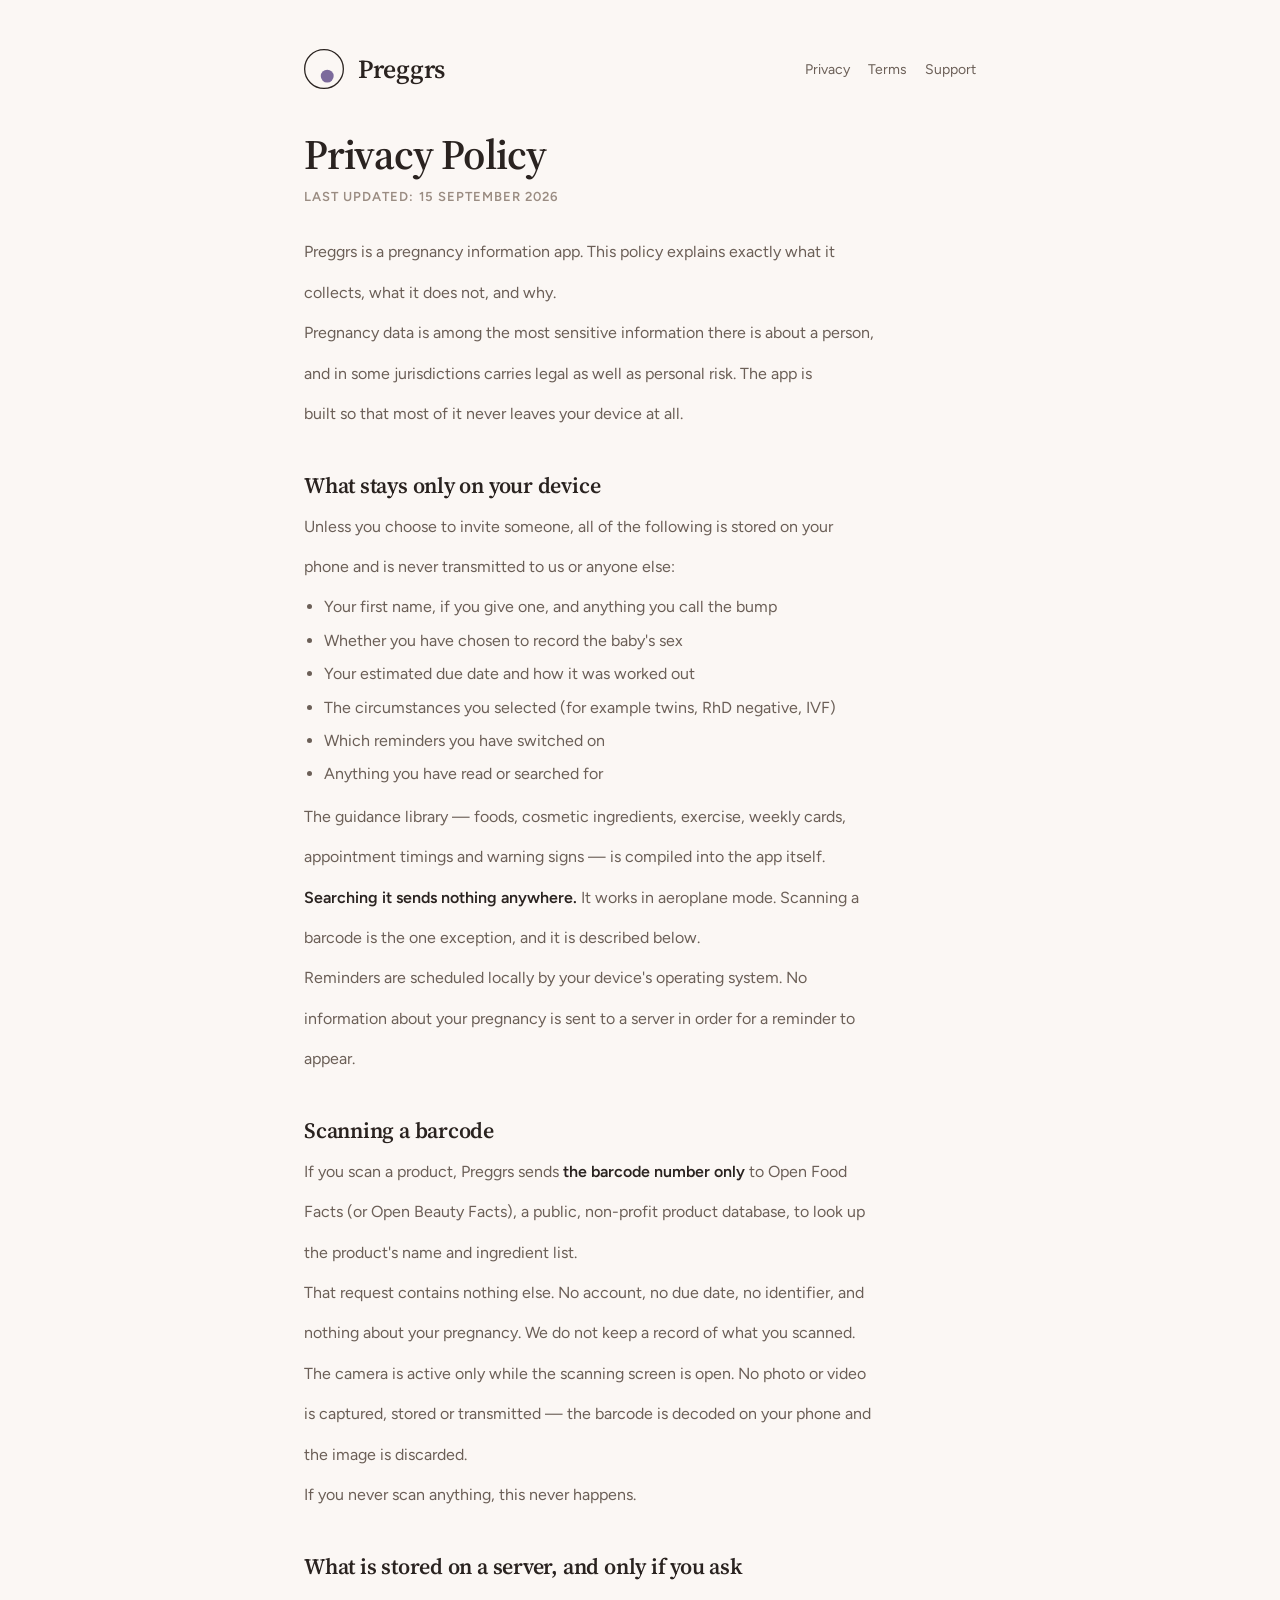
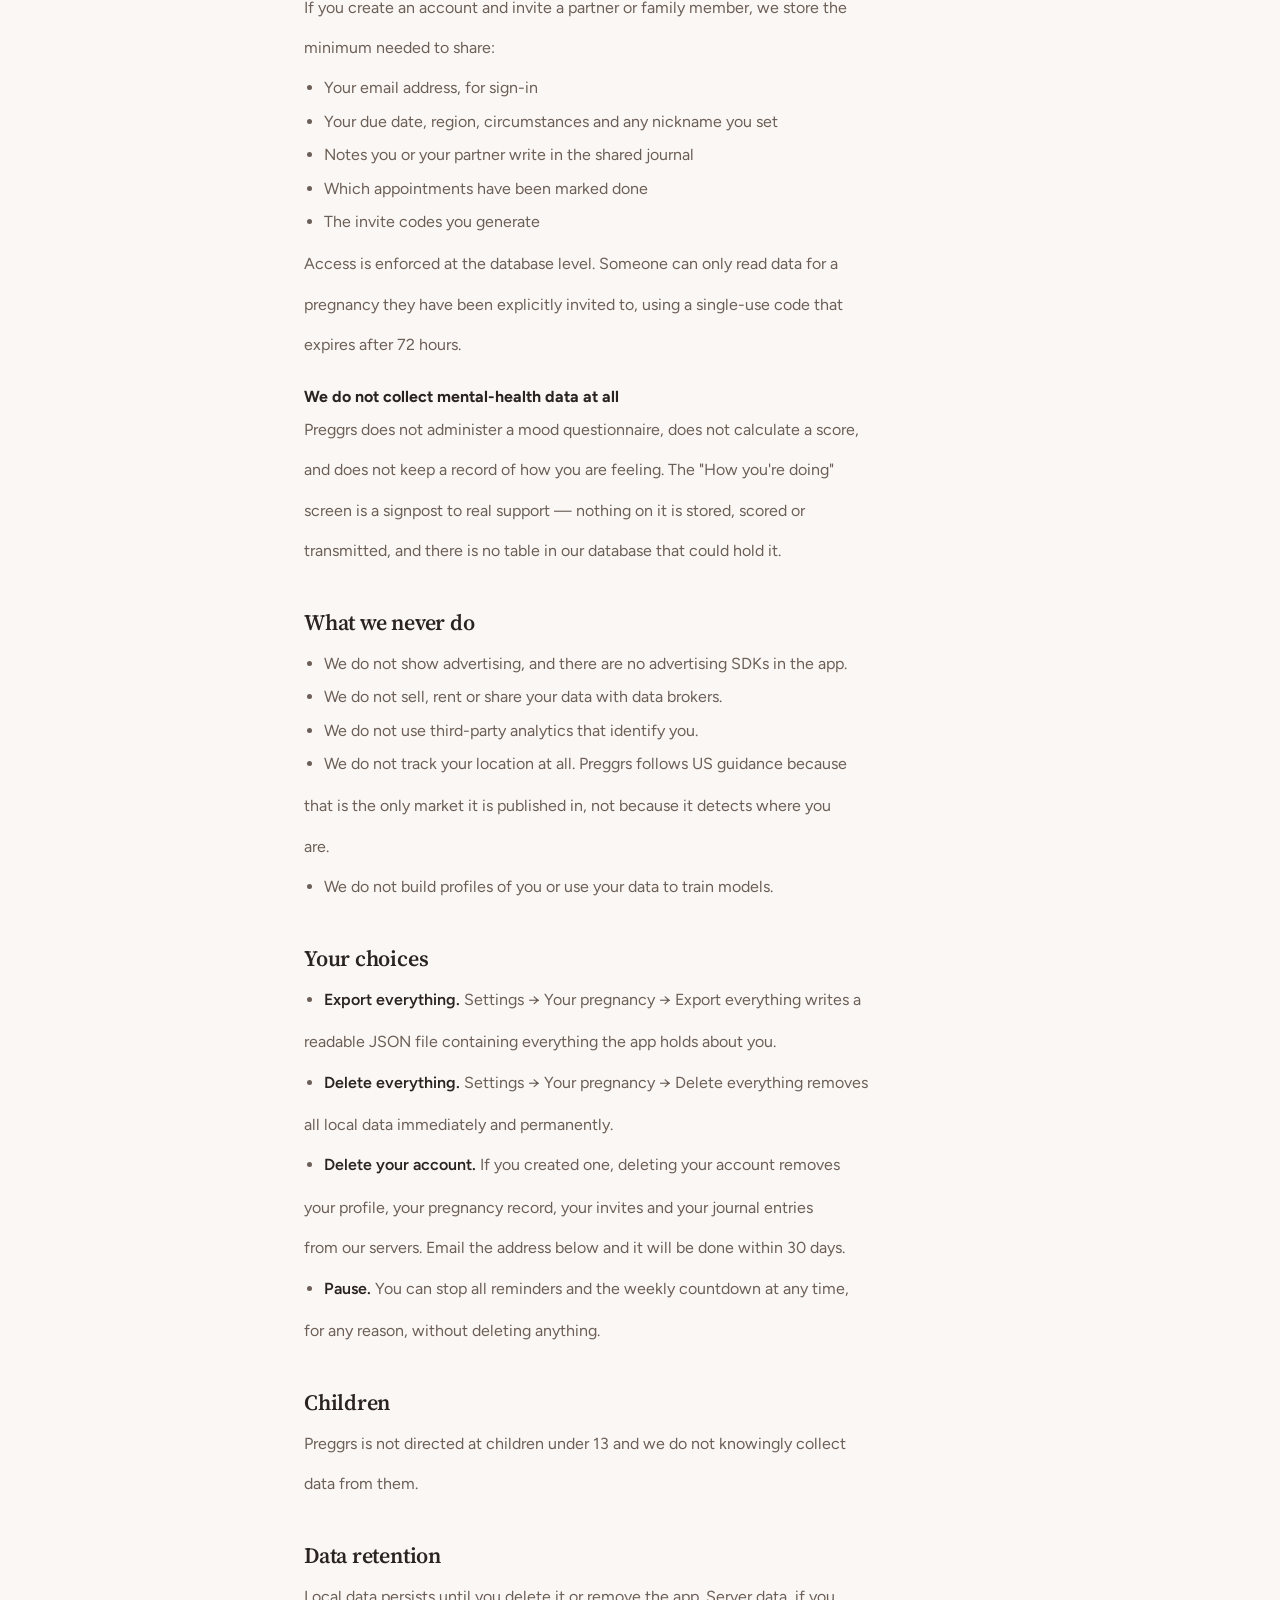
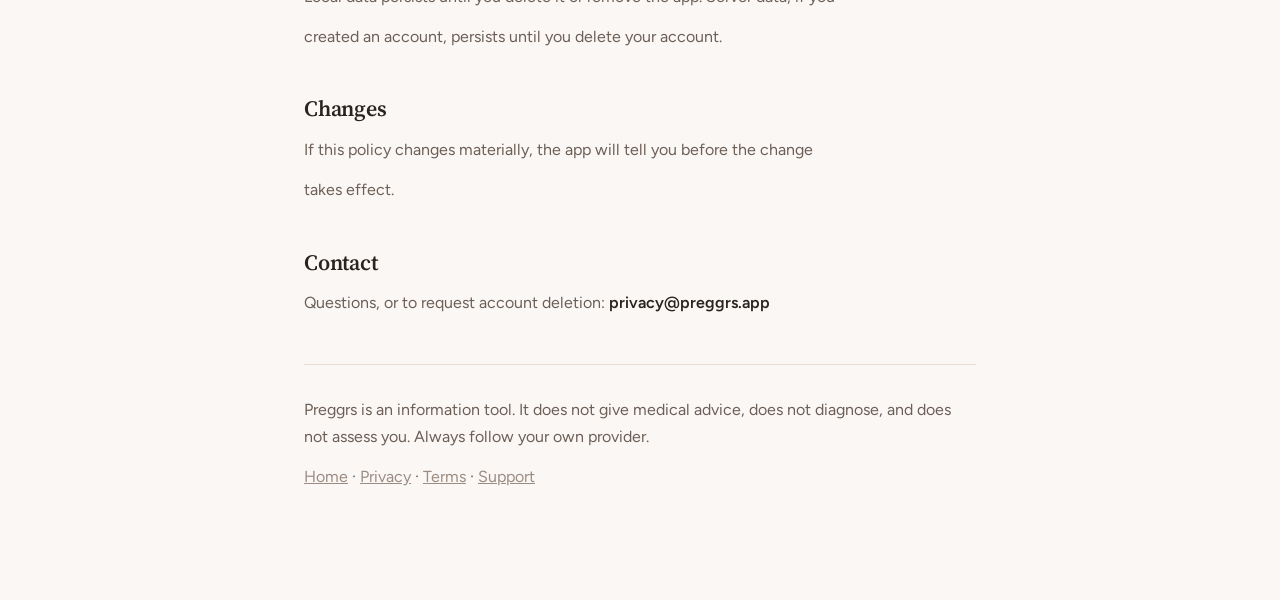
==== privacy.html @ a5258edd "Public pages for Preggrs Privacy policy, terms and support, served by GitHub Pages. Both stores reje" ====
<!doctype html>
<html lang="en">
<head>
<meta charset="utf-8">
<meta name="viewport" content="width=device-width, initial-scale=1">
<title>Privacy Policy — Preggrs</title>
<meta name="description" content="Preggrs is an evidence-first pregnancy reference app. Every claim carries a strength-of-evidence grade and a citation to published US guidance.">
<link rel="preconnect" href="https://fonts.googleapis.com">
<link rel="preconnect" href="https://fonts.gstatic.com" crossorigin>
<link rel="stylesheet" href="https://fonts.googleapis.com/css2?family=Source+Serif+4:opsz,wght@8..60,400;8..60,600&family=Figtree:wght@400;600;700&display=swap">
<link rel="stylesheet" href="style.css">
</head>
<body>
<div class="wrap">
<header>
  <svg viewBox="0 0 62 62" role="img" aria-label="Preggrs">
    <circle cx="31" cy="31" r="30" fill="none" stroke="currentColor" stroke-width="2"/>
    <circle cx="36" cy="42" r="10" fill="var(--accent)"/>
  </svg>
  <a class="name" href="index.html">Preggrs</a>
  <nav>
    <a href="privacy.html">Privacy</a>
    <a href="terms.html">Terms</a>
    <a href="support.html">Support</a>
  </nav>
</header>
<h1>Privacy Policy</h1>
<p class="updated">Last updated: 15 September 2026</p>
<p>Preggrs is a pregnancy information app. This policy explains exactly what it</p>
<p>collects, what it does not, and why.</p>
<p>Pregnancy data is among the most sensitive information there is about a person,</p>
<p>and in some jurisdictions carries legal as well as personal risk. The app is</p>
<p>built so that most of it never leaves your device at all.</p>
<h2>What stays only on your device</h2>
<p>Unless you choose to invite someone, all of the following is stored on your</p>
<p>phone and is never transmitted to us or anyone else:</p>
<ul>
<li>Your first name, if you give one, and anything you call the bump</li>
<li>Whether you have chosen to record the baby's sex</li>
<li>Your estimated due date and how it was worked out</li>
<li>The circumstances you selected (for example twins, RhD negative, IVF)</li>
<li>Which reminders you have switched on</li>
<li>Anything you have read or searched for</li>
</ul>
<p>The guidance library — foods, cosmetic ingredients, exercise, weekly cards,</p>
<p>appointment timings and warning signs — is compiled into the app itself.</p>
<p><strong>Searching it sends nothing anywhere.</strong> It works in aeroplane mode. Scanning a</p>
<p>barcode is the one exception, and it is described below.</p>
<p>Reminders are scheduled locally by your device's operating system. No</p>
<p>information about your pregnancy is sent to a server in order for a reminder to</p>
<p>appear.</p>
<h2>Scanning a barcode</h2>
<p>If you scan a product, Preggrs sends <strong>the barcode number only</strong> to Open Food</p>
<p>Facts (or Open Beauty Facts), a public, non-profit product database, to look up</p>
<p>the product's name and ingredient list.</p>
<p>That request contains nothing else. No account, no due date, no identifier, and</p>
<p>nothing about your pregnancy. We do not keep a record of what you scanned.</p>
<p>The camera is active only while the scanning screen is open. No photo or video</p>
<p>is captured, stored or transmitted — the barcode is decoded on your phone and</p>
<p>the image is discarded.</p>
<p>If you never scan anything, this never happens.</p>
<h2>What is stored on a server, and only if you ask</h2>
<p>If you create an account and invite a partner or family member, we store the</p>
<p>minimum needed to share:</p>
<ul>
<li>Your email address, for sign-in</li>
<li>Your due date, region, circumstances and any nickname you set</li>
<li>Notes you or your partner write in the shared journal</li>
<li>Which appointments have been marked done</li>
<li>The invite codes you generate</li>
</ul>
<p>Access is enforced at the database level. Someone can only read data for a</p>
<p>pregnancy they have been explicitly invited to, using a single-use code that</p>
<p>expires after 72 hours.</p>
<h3>We do not collect mental-health data at all</h3>
<p>Preggrs does not administer a mood questionnaire, does not calculate a score,</p>
<p>and does not keep a record of how you are feeling. The "How you're doing"</p>
<p>screen is a signpost to real support — nothing on it is stored, scored or</p>
<p>transmitted, and there is no table in our database that could hold it.</p>
<h2>What we never do</h2>
<ul>
<li>We do not show advertising, and there are no advertising SDKs in the app.</li>
<li>We do not sell, rent or share your data with data brokers.</li>
<li>We do not use third-party analytics that identify you.</li>
<li>We do not track your location at all. Preggrs follows US guidance because</li>
</ul>
<p>  that is the only market it is published in, not because it detects where you</p>
<p>  are.</p>
<ul>
<li>We do not build profiles of you or use your data to train models.</li>
</ul>
<h2>Your choices</h2>
<ul>
<li><strong>Export everything.</strong> Settings → Your pregnancy → Export everything writes a</li>
</ul>
<p>  readable JSON file containing everything the app holds about you.</p>
<ul>
<li><strong>Delete everything.</strong> Settings → Your pregnancy → Delete everything removes</li>
</ul>
<p>  all local data immediately and permanently.</p>
<ul>
<li><strong>Delete your account.</strong> If you created one, deleting your account removes</li>
</ul>
<p>  your profile, your pregnancy record, your invites and your journal entries</p>
<p>  from our servers. Email the address below and it will be done within 30 days.</p>
<ul>
<li><strong>Pause.</strong> You can stop all reminders and the weekly countdown at any time,</li>
</ul>
<p>  for any reason, without deleting anything.</p>
<h2>Children</h2>
<p>Preggrs is not directed at children under 13 and we do not knowingly collect</p>
<p>data from them.</p>
<h2>Data retention</h2>
<p>Local data persists until you delete it or remove the app. Server data, if you</p>
<p>created an account, persists until you delete your account.</p>
<h2>Changes</h2>
<p>If this policy changes materially, the app will tell you before the change</p>
<p>takes effect.</p>
<h2>Contact</h2>
<p>Questions, or to request account deletion: <strong>privacy@preggrs.app</strong></p>
<hr>
<footer>
  <p>Preggrs is an information tool. It does not give medical advice, does not diagnose, and does not assess you. Always follow your own provider.</p>
  <p><a href="index.html">Home</a> · <a href="privacy.html">Privacy</a> · <a href="terms.html">Terms</a> · <a href="support.html">Support</a></p>
</footer>
</div>
</body>
</html>
---- style.css ----
/* Preggrs public pages. Same tokens as the app: src/theme/index.ts */
:root {
  --bg: #FBF7F4;
  --surface: #FFFFFF;
  --border: #E6DCD3;
  --text: #2A2320;
  --muted: #6B5F57;
  --faint: #9A8C82;
  --accent: #7C6A9C;
  --urgent: #B3261E;
  --urgent-bg: #FBE9E7;
}
@media (prefers-color-scheme: dark) {
  :root {
    --bg: #16130F; --surface: #211C18; --border: #3B332C;
    --text: #F2EBE4; --muted: #B8AB9F; --faint: #8A7C71;
    --accent: #B7A5D6; --urgent: #FF8A80; --urgent-bg: #3A1D1A;
  }
}

*, *::before, *::after { box-sizing: border-box; }
body {
  margin: 0;
  background: var(--bg);
  color: var(--text);
  font-family: Figtree, -apple-system, BlinkMacSystemFont, "Segoe UI", system-ui, sans-serif;
  line-height: 1.65;
  -webkit-font-smoothing: antialiased;
}
.wrap { max-width: 720px; margin: 0 auto; padding: 48px 24px 96px; }

header { display: flex; align-items: center; gap: 14px; margin-bottom: 40px; }
header svg { width: 40px; height: 40px; flex: none; color: var(--text); }
header .name {
  font-family: "Source Serif 4", Georgia, serif;
  font-size: 26px; font-weight: 600; letter-spacing: -0.01em;
  color: var(--text); text-decoration: none;
}
header nav { margin-left: auto; display: flex; gap: 18px; }
header nav a { font-size: 14px; color: var(--muted); text-decoration: none; }
header nav a:hover, header nav a:focus-visible { color: var(--accent); }

h1 {
  font-family: "Source Serif 4", Georgia, serif;
  font-size: clamp(30px, 5vw, 42px); font-weight: 600;
  letter-spacing: -0.02em; line-height: 1.12; margin: 0 0 8px;
  text-wrap: balance;
}
h2 {
  font-family: "Source Serif 4", Georgia, serif;
  font-size: 22px; font-weight: 600; letter-spacing: -0.01em;
  margin: 40px 0 10px; text-wrap: balance;
}
h3 { font-size: 16px; font-weight: 700; margin: 26px 0 6px; }
p, li { color: var(--muted); font-size: 16px; }
p { margin: 0 0 14px; }
ul { padding-left: 20px; margin: 0 0 16px; }
li { margin-bottom: 7px; }
strong { color: var(--text); font-weight: 600; }
a { color: var(--accent); }
.updated {
  font-size: 13px; color: var(--faint); margin: 0 0 32px;
  text-transform: uppercase; letter-spacing: 0.08em; font-weight: 600;
}
.lede { font-size: 18px; color: var(--muted); max-width: 56ch; }
.callout {
  border: 1px solid var(--border); background: var(--surface);
  border-radius: 16px; padding: 20px 22px; margin: 24px 0;
}
.callout.urgent { border-color: var(--urgent); background: var(--urgent-bg); }
.callout.urgent strong { color: var(--urgent); }
.callout :last-child { margin-bottom: 0; }
hr { border: 0; border-top: 1px solid var(--border); margin: 48px 0 32px; }
footer { font-size: 13px; color: var(--faint); }
footer a { color: var(--faint); }
:focus-visible { outline: 2px solid var(--accent); outline-offset: 3px; border-radius: 3px; }
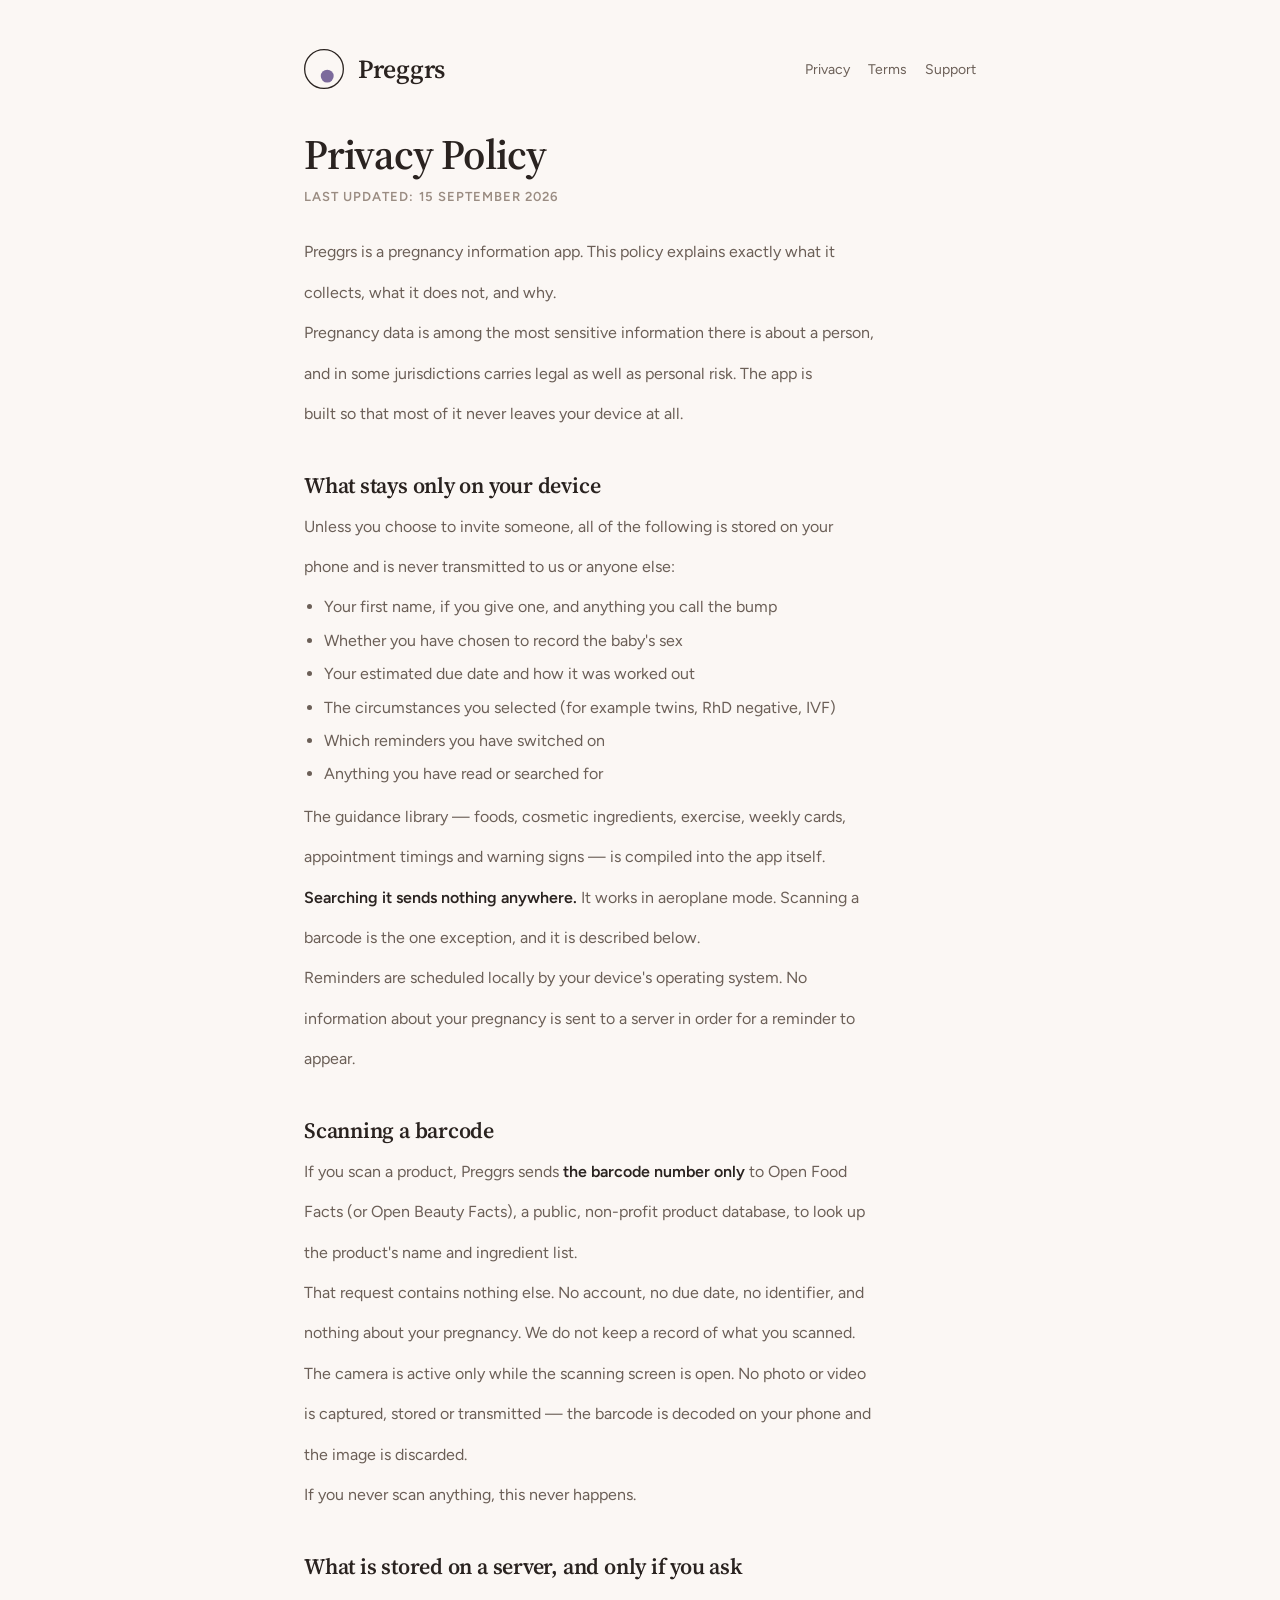
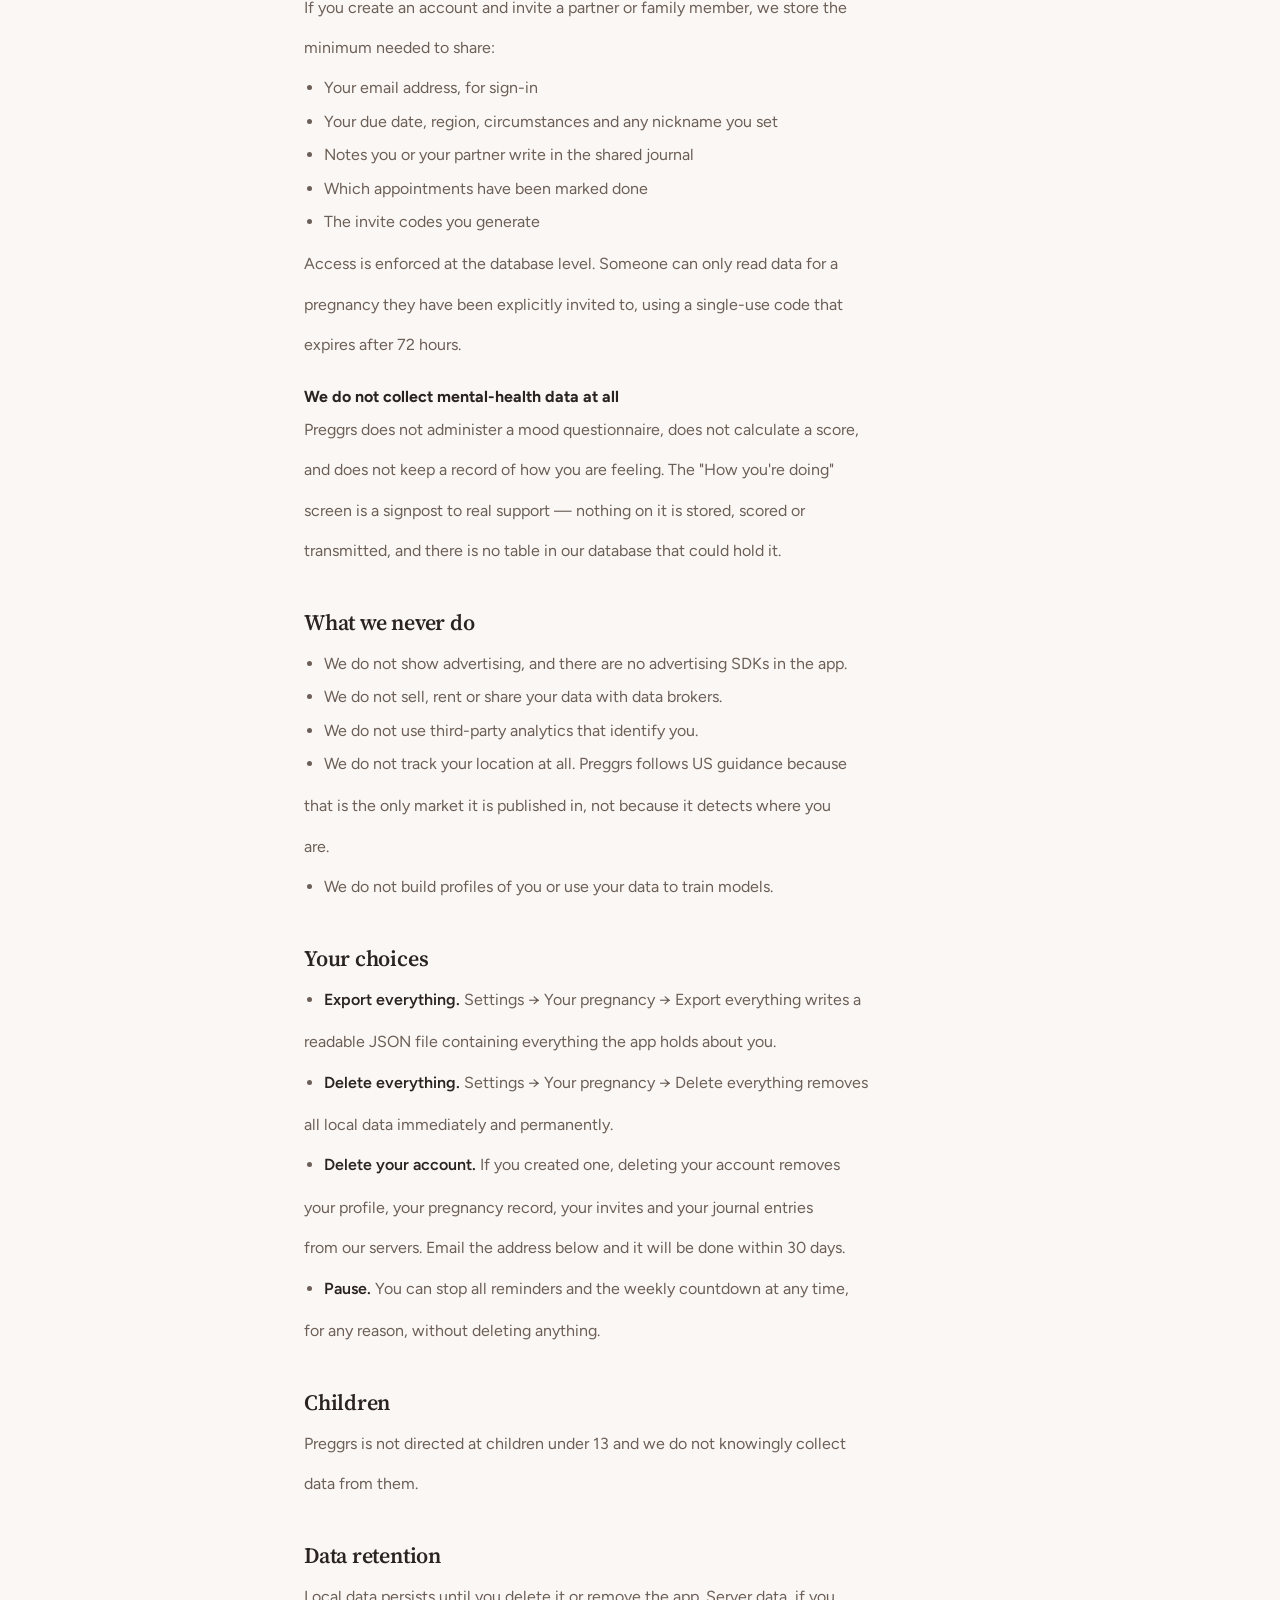
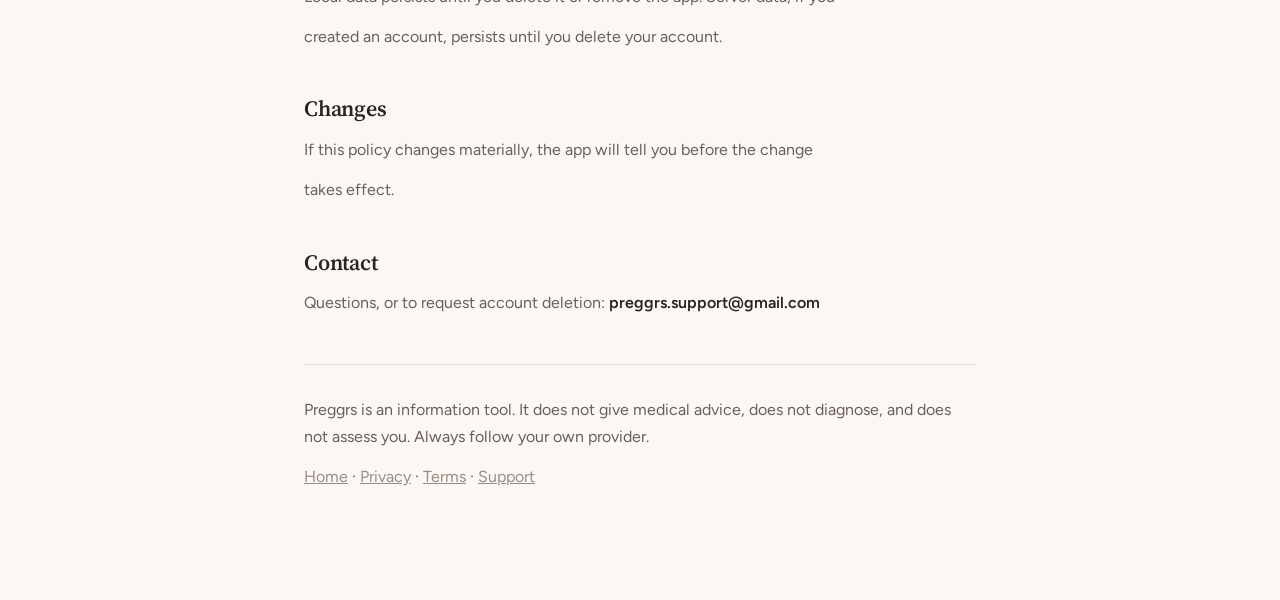
==== commit f22acc8a: "Point support at a reachable mailbox hello@preggrs.app and privacy@preggrs.app were never real — the" ====
--- a/privacy.html
+++ b/privacy.html
@@ -117,7 +117,7 @@
 <p>If this policy changes materially, the app will tell you before the change</p>
 <p>takes effect.</p>
 <h2>Contact</h2>
-<p>Questions, or to request account deletion: <strong>privacy@preggrs.app</strong></p>
+<p>Questions, or to request account deletion: <strong>preggrs.support@gmail.com</strong></p>
 <hr>
 <footer>
   <p>Preggrs is an information tool. It does not give medical advice, does not diagnose, and does not assess you. Always follow your own provider.</p>
